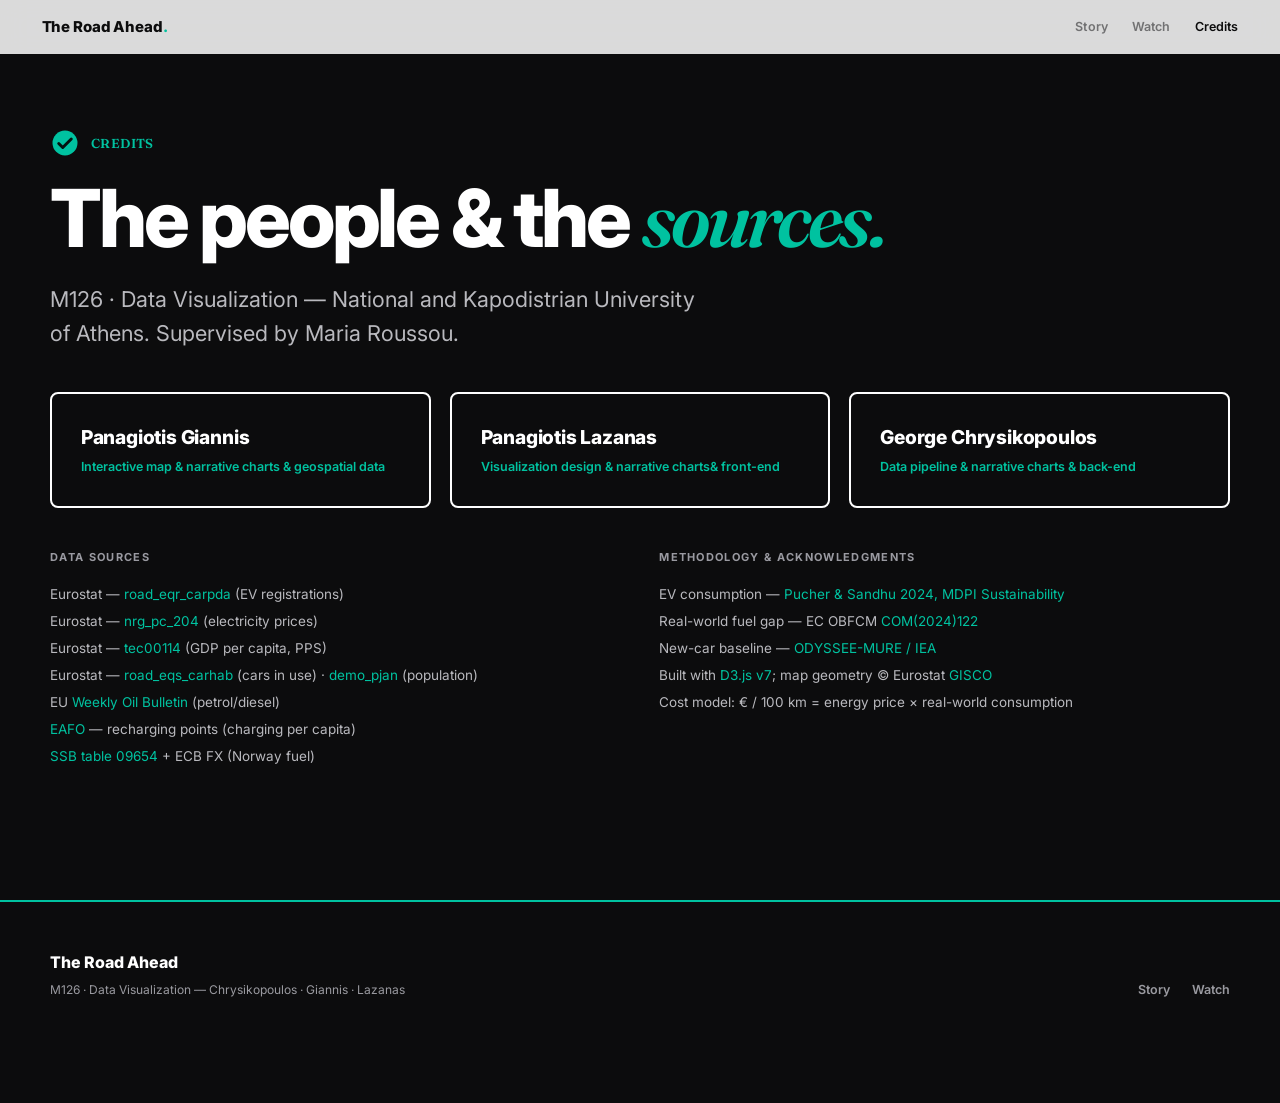
==== credits.html @ 459529ca "Initial deploy - The Road Ahead" ====
<!DOCTYPE html>
<html lang="en">
<head>
<meta charset="UTF-8">
<meta name="viewport" content="width=device-width, initial-scale=1">
<title>Credits — The Road Ahead</title>
<link rel="preconnect" href="https://fonts.googleapis.com">
<link rel="preconnect" href="https://fonts.gstatic.com" crossorigin>
<link href="https://fonts.googleapis.com/css2?family=Inter:wght@300;400;500;600;700;800;900&family=Fraunces:ital,opsz,wght@0,9..144,600;1,9..144,500;1,9..144,600&display=swap" rel="stylesheet">
<link rel="icon" type="image/svg+xml" href="assets/lightning.svg">
<link rel="stylesheet" href="css/styles.css">
<script src="js/main.js" defer></script>
</head>
<body id="page-credits">

<nav class="nav">
  <a class="nav-brand" href="index.html">The Road Ahead<span class="dot">.</span></a>
  <div class="nav-links">
    <a href="index.html">Story</a>
    <a href="video.html">Watch</a>
    <a href="credits.html" class="active">Credits</a>
  </div>
</nav>

<section class="section ink" style="padding-top:8rem;min-height:100vh">
  <div class="wrap">
    <div class="secnum reveal"><svg width="30" height="30" viewBox="0 0 24 24" style="vertical-align:middle" aria-hidden="true"><circle cx="12" cy="12" r="10" fill="var(--accent)"/><path d="M7 12.4l3.2 3.2L17 8.8" fill="none" stroke="#04130f" stroke-width="2.4" stroke-linecap="round" stroke-linejoin="round"/></svg> Credits</div>
    <h1 class="h-sec reveal rd1" style="color:#fff">The people &amp; the <span class="em">sources.</span></h1>
    <p class="lead reveal rd2">M126 · Data Visualization — National and Kapodistrian University of Athens. Supervised by Maria Roussou.</p>

    <div class="team-grid reveal rd3">
      <div class="member">
        <div class="nm">Panagiotis Giannis</div>
        <div class="ro">Interactive map &amp; narrative charts &amp; geospatial data</div>
      </div>
      <div class="member">
        <div class="nm">Panagiotis Lazanas</div>
        <div class="ro">Visualization design &amp; narrative charts&amp; front-end</div>
      </div>
      <div class="member">
        <div class="nm">George Chrysikopoulos</div>
        <div class="ro">Data pipeline &amp; narrative charts &amp; back-end</div>
      </div>
    </div>

    <div class="src-cols reveal">
      <div>
        <h5>Data sources</h5>
        <ul>
          <li>Eurostat — <a href="https://ec.europa.eu/eurostat/databrowser/view/road_eqr_carpda/default/table?lang=en" target="_blank" rel="noopener">road_eqr_carpda</a> (EV registrations)</li>
          <li>Eurostat — <a href="https://ec.europa.eu/eurostat/databrowser/view/nrg_pc_204/default/table?lang=en" target="_blank" rel="noopener">nrg_pc_204</a> (electricity prices)</li>
          <li>Eurostat — <a href="https://ec.europa.eu/eurostat/databrowser/view/tec00114/default/table?lang=en" target="_blank" rel="noopener">tec00114</a> (GDP per capita, PPS)</li>
          <li>Eurostat — <a href="https://ec.europa.eu/eurostat/databrowser/view/road_eqs_carhab/default/table?lang=en" target="_blank" rel="noopener">road_eqs_carhab</a> (cars in use) · <a href="https://ec.europa.eu/eurostat/databrowser/view/demo_pjan/default/table?lang=en" target="_blank" rel="noopener">demo_pjan</a> (population)</li>
          <li>EU <a href="https://energy.ec.europa.eu/data-and-analysis/weekly-oil-bulletin_en" target="_blank" rel="noopener">Weekly Oil Bulletin</a> (petrol/diesel)</li>
          <li><a href="https://alternative-fuels-observatory.ec.europa.eu/transport-mode/road" target="_blank" rel="noopener">EAFO</a> — recharging points (charging per capita)</li>
          <li><a href="https://www.ssb.no/en/statbank/table/09654" target="_blank" rel="noopener">SSB table 09654</a> + ECB FX (Norway fuel)</li>
        </ul>
      </div>
      <div>
        <h5>Methodology &amp; acknowledgments</h5>
        <ul>
          <li>EV consumption — <a href="https://www.mdpi.com/2071-1050/16/17/7529" target="_blank" rel="noopener">Pucher &amp; Sandhu 2024, MDPI Sustainability</a></li>
          <li>Real-world fuel gap — EC OBFCM <a href="https://climate.ec.europa.eu/news-other-reads/news/first-commission-report-real-world-co2-emissions-cars-and-vans-using-data-board-fuel-consumption-2024-03-18_en" target="_blank" rel="noopener">COM(2024)122</a></li>
          <li>New-car baseline — <a href="https://www.iea.org/articles/fuel-economy-in-the-european-union" target="_blank" rel="noopener">ODYSSEE-MURE / IEA</a></li>
          <li>Built with <a href="https://d3js.org/" target="_blank" rel="noopener">D3.js v7</a>; map geometry © Eurostat <a href="https://ec.europa.eu/eurostat/web/gisco" target="_blank" rel="noopener">GISCO</a></li>
          <li>Cost model: € / 100 km = energy price × real-world consumption</li>
        </ul>
      </div>
    </div>
  </div>
</section>

<footer class="footer">
  <div class="footer-in">
    <div><b>The Road Ahead</b><div class="meta">M126 · Data Visualization — Chrysikopoulos · Giannis · Lazanas</div></div>
    <div class="links"><a href="index.html">Story</a><a href="video.html">Watch</a></div>
  </div>
</footer>

</body>
</html>
---- css/styles.css ----
/* =====================================================================
   The Road Ahead — v2  ·  Bold Editorial + Motion
   White/paper + ink, heavy type, section numerals, offset-shadow cards,
   electric-teal accent. Motion: electricity dividers, 0-100 gauge,
   scroll-linked EV charge rail. All gated by prefers-reduced-motion.
   ===================================================================== */

:root{
  --bg:#ffffff; --ink:#0c0c0d; --ink2:#141416; --paper:#f3f1ec; --muted:#6b6b70;
  --accent:#00c2a0; --accent2:#5cffe6; --petrol:#e76f33; --diesel:#caa53a;
  --line-l:rgba(12,12,13,.12); --line-d:rgba(255,255,255,.14);
  --sans:"Inter",-apple-system,system-ui,sans-serif; --serif:"Fraunces",Georgia,serif;
  --maxw:1180px; --ease:cubic-bezier(.16,1,.3,1);
}
*{margin:0;padding:0;box-sizing:border-box}
html{scroll-behavior:smooth;-webkit-font-smoothing:antialiased;text-rendering:optimizeLegibility}
body{font-family:var(--sans);background:var(--bg);color:var(--ink);line-height:1.55;overflow-x:clip}
a{color:inherit;text-decoration:none}
svg{display:block}

/* ── Nav ──────────────────────────────────────────────── */
.nav{position:fixed;top:0;left:0;right:0;z-index:100;display:flex;align-items:center;justify-content:space-between;height:56px;padding:0 clamp(1.2rem,4vw,2.6rem);background:rgba(255,255,255,.85);backdrop-filter:saturate(180%) blur(16px);border-bottom:2px solid var(--ink)}
.nav-brand{font-size:15px;font-weight:800;letter-spacing:-.01em}.nav-brand .dot{color:var(--accent)}
.nav-links{display:flex;gap:clamp(.7rem,2vw,1.5rem)}
.nav-links a{font-size:12.5px;font-weight:600;letter-spacing:.01em;color:var(--ink);opacity:.5;transition:opacity .2s var(--ease);white-space:nowrap}
.nav-links a:hover,.nav-links a.active{opacity:1}
@media(max-width:760px){.nav-links{gap:.7rem}.nav-links a span{display:none}}

/* ── Section scaffolding ──────────────────────────────── */
.section{position:relative;padding:clamp(4.5rem,11vh,8rem) clamp(1.2rem,5vw,2.6rem);scroll-margin-top:64px}
.section.light{background:var(--bg);color:var(--ink)}
.section.paper{background:var(--paper);color:var(--ink)}
.section.ink{background:var(--ink);color:#fff}
.section.ink2{background:var(--ink2);color:#fff}
.wrap{max-width:var(--maxw);margin:0 auto;position:relative;z-index:2}
.wrap-narrow{max-width:820px;margin:0 auto}

/* numerals / kickers */
.secnum{font-family:var(--serif);font-weight:600;font-size:13px;letter-spacing:.03em;text-transform:uppercase;color:var(--accent);display:flex;align-items:center;gap:11px;margin-bottom:1.4rem}
.secnum b{font-size:34px;font-weight:700;line-height:1;color:var(--ink)}
.ink .secnum b,.ink2 .secnum b{color:#fff}

/* headings */
.display{font-weight:800;letter-spacing:-.045em;line-height:.9;font-size:clamp(3rem,11vw,9rem)}
.display .em{font-family:var(--serif);font-weight:600;font-style:italic;letter-spacing:-.02em}
.h-sec{font-weight:800;letter-spacing:-.04em;line-height:.96;font-size:clamp(2.4rem,7vw,5rem)}
.h-sec .em{font-family:var(--serif);font-style:italic;font-weight:600;color:var(--accent)}
.lead{font-size:clamp(1.1rem,1.7vw,1.4rem);font-weight:400;color:var(--muted);max-width:660px;margin-top:1.6rem}
.ink .lead,.ink2 .lead{color:#b9b9be}
.accent-text{color:var(--accent)}

/* ── Hero ─────────────────────────────────────────────── */
.hero{position:relative;min-height:100vh;display:flex;flex-direction:column;justify-content:center;padding-top:56px;background:var(--bg)}
.hero .lead{max-width:none}
.hero-band{display:flex;flex-wrap:wrap;justify-content:center;gap:clamp(2rem,8vw,6rem);margin-top:1.6rem}
.hbig{min-width:160px;padding:1.2rem 0;text-align:center}

.hbig .num{font-weight:900;font-size:clamp(3.5rem,9vw,6.5rem);letter-spacing:-.04em;line-height:.85}
.hbig.hi .num{color:var(--accent)} .hbig.lo .num{color:var(--petrol)}
.hbig .cap{font-size:13px;font-weight:600;color:var(--muted);margin-top:.8rem;text-transform:uppercase;letter-spacing:.03em}
.cue{display:flex;flex-direction:column;align-items:center;text-align:center;gap:1rem;margin:2.4rem auto 0;transition:opacity .4s var(--ease);color:var(--muted);text-decoration:none}
.cue:hover{color:var(--ink)}
.cue-text{font-size:16px;font-weight:600;letter-spacing:.26em;text-transform:uppercase}
.cue-mouse{width:27px;height:44px;border:2px solid var(--accent);border-radius:14px;position:relative;box-shadow:0 0 18px rgba(0,194,160,.25)}
.cue-wheel{position:absolute;left:50%;top:8px;width:4px;height:9px;border-radius:2px;background:var(--accent);transform:translateX(-50%);animation:cuewheel 1.7s cubic-bezier(.16,1,.3,1) infinite}
@keyframes cuewheel{0%{opacity:0;transform:translate(-50%,-2px)}35%{opacity:1}75%{opacity:1;transform:translate(-50%,15px)}100%{opacity:0;transform:translate(-50%,17px)}}

/* ── Split layout ─────────────────────────────────────── */
.split{display:grid;grid-template-columns:1.3fr 1fr;gap:clamp(2rem,5vw,4rem);align-items:center;margin-top:3rem}
.split.rev{grid-template-columns:1fr 1.3fr}
@media(max-width:880px){.split,.split.rev{grid-template-columns:1fr}}

/* ── Cards (hard-edged, offset shadow) ────────────────── */
.card{background:#fff;border:2px solid var(--ink);border-radius:8px;padding:clamp(1.4rem,3vw,2rem);box-shadow:8px 8px 0 var(--ink)}
.ink .card,.ink2 .card{background:#1a1a1d;border-color:#fff;box-shadow:8px 8px 0 var(--accent)}
.card-title{font-size:11px;font-weight:700;letter-spacing:.1em;text-transform:uppercase;color:var(--muted);margin-bottom:1.3rem}
.viz-hint{font-size:11.5px;font-style:italic;color:var(--muted);margin-top:.8rem}
.source-note{font-size:11px;color:#9a9aa1;margin-top:1rem}
.ink .source-note,.ink2 .source-note{color:#7a7a82}
.source-note a,.vs-src a{color:var(--accent);text-decoration:none;border-bottom:1px solid transparent;transition:border-color .15s}
.source-note a:hover,.vs-src a:hover{border-bottom-color:var(--accent)}
.side-statement{font-family:var(--serif);font-weight:600;font-size:clamp(1.6rem,3vw,2.4rem);letter-spacing:-.02em;line-height:1.1}
.side-body{font-size:15px;color:var(--muted);margin-top:1.1rem;line-height:1.7}
.ink .side-body,.ink2 .side-body{color:#b9b9be}

/* data-driven callouts */
.callout{border:2px solid var(--ink);border-left:6px solid var(--accent);border-radius:6px;padding:13px 16px;margin-top:14px}
.ink .callout,.ink2 .callout{border-color:#fff;border-left-color:var(--accent)}
.callout.warm{border-left-color:var(--petrol)}
.callout .k{font-size:11px;font-weight:600;color:var(--muted);text-transform:uppercase;letter-spacing:.03em}
.ink .callout .k,.ink2 .callout .k{color:#9a9aa1}
.callout .v{font-weight:800;font-size:1.5rem;letter-spacing:-.02em;margin-top:3px}

/* ── Cost bars ────────────────────────────────────────── */
.bar-legend{display:flex;gap:1.6rem;margin-bottom:1.6rem;flex-wrap:wrap}
.bl{display:flex;align-items:center;gap:8px;font-size:12px;font-weight:600;color:var(--muted)}
.bl .sw{width:12px;height:12px;border-radius:3px}
.bar-row{display:flex;align-items:center;gap:14px;margin-bottom:13px;transition:transform .18s var(--ease)}
.bar-row:hover{transform:scale(1.02);transform-origin:left center}
.bar-name{width:86px;text-align:right;font-size:12px;font-weight:700;color:var(--ink);flex-shrink:0}
.ink .bar-name,.ink2 .bar-name{color:#fff}
.bar-group{flex:1;display:flex;flex-direction:column;gap:5px}
.bar-line{position:relative;height:12px}
.bar-fill{position:absolute;left:0;top:0;height:100%;width:0;border-radius:3px;transition:width 1s var(--ease)}
.bar-num{position:absolute;top:50%;transform:translateY(-50%);font-size:11px;font-weight:700;white-space:nowrap;font-variant-numeric:tabular-nums}
.bar-ev{background:linear-gradient(90deg,#00c2a0,#3df0cf)}
.bar-diesel{background:linear-gradient(90deg,#c89e2a,#f4cf4a)}
.bar-petrol{background:linear-gradient(90deg,#e3652a,#ff8a4d)}
.cost-extremes{display:flex;flex-direction:column;justify-content:center;gap:.2rem;height:100%}
.cost-extremes .cf-cap{margin-top:.25rem;margin-bottom:1.1rem}

/* cost moment numbers */
.cost-fig{font-weight:900;font-size:clamp(2rem,5vw,3.2rem);letter-spacing:-.04em;line-height:.95}

/* ── Glued scatter (#decides): title on top, text-left / plot-right ──
   TUNE: .glue-stage padding-top = distance below nav (title height on screen)
         .glue-body  margin-top  = gap between title block and the plot row
         .glue-body  grid cols   = text width vs plot width
         .glue-chart svg max-height = plot size */
.glue-scroller{position:relative;height:520vh}              /* scroll length: ~1 viewport per step (5 steps) */
.glue-stage{position:sticky;top:56px;height:calc(100vh - 56px);overflow:hidden}
.glue-stage > .wrap{padding-top:clamp(1.5rem,5vh,3.5rem)}   /* title sits near the top */
/* title block — full width, top of everything, big letters */
.glue-h{font-weight:800;letter-spacing:-.03em;line-height:1;font-size:clamp(2.2rem,5.5vw,4.2rem);margin-top:.5rem}
.glue-h .em{font-family:var(--serif);font-style:italic;font-weight:600}
.glue-lead{font-size:clamp(1rem,1.4vw,1.18rem);color:#b9b9be;line-height:1.6;margin-top:1.1rem;max-width:640px}
/* body row — step text (left, centered to plot) + plot (right) */
.glue-body{display:grid;grid-template-columns:1fr 1.3fr;gap:clamp(2rem,5vw,4rem);align-items:center;margin-top:clamp(.8rem,2vh,1.6rem)}
.glue-context{position:relative;min-height:200px}
.glue-step{position:absolute;left:0;right:0;top:0;opacity:0;transform:translateY(12px);transition:opacity .5s var(--ease),transform .5s var(--ease);pointer-events:none}
.glue-step.active{opacity:1;transform:none;pointer-events:auto}
.step-chip{display:inline-block;font-size:12px;font-weight:700;letter-spacing:.02em;padding:5px 13px;border-radius:30px;border:1.6px solid currentColor;color:#9a9aa1;margin-bottom:.8rem}
.step-h{font-weight:800;font-size:clamp(1.2rem,2vw,1.62rem);letter-spacing:-.02em;line-height:1.1}
.step-p{font-size:14.5px;color:#b9b9be;margin-top:.7rem;line-height:1.65}
.glue-chart{width:100%}
.glue-chart svg{max-height:50vh;display:block}
/* plot title — centered, accent, bigger (sits inside the plot card) */
.glue-chart .card-title{text-align:center;color:var(--accent);font-size:clamp(15px,1.6vw,19px);letter-spacing:.04em;text-transform:none;font-weight:700;margin-bottom:.5rem}
/* shared centered accent chart title (Act 2 / 4 / 6 consistency) */
.chart-title{text-align:center;color:var(--accent);font-size:clamp(15px,1.6vw,19px);letter-spacing:.04em;text-transform:none;font-weight:700;margin-bottom:.6rem}
/* petrol/diesel switch (shown only on the running-cost-gap step) */
.fossil-toggle{display:flex;justify-content:center;gap:6px;margin-bottom:.6rem}
.fossil-toggle[hidden]{display:none}
.ft-btn{padding:4px 12px;border-radius:30px;border:1.5px solid #444;background:transparent;color:#b9b9be;font-family:var(--sans);font-size:11.5px;font-weight:600;cursor:pointer;transition:all .2s var(--ease)}
.ft-btn:hover{border-color:var(--accent);color:var(--accent)}
.ft-btn.active{background:var(--accent);border-color:var(--accent);color:#04130f}
@media(max-width:880px){
  .glue-scroller{height:430vh}
  .glue-body{grid-template-columns:1fr;gap:1rem}
  .glue-context{min-height:140px}
  .glue-chart svg{max-height:42vh}
}
/* SHORT viewports (13" laptops): shrink title + plot so nothing is cut off */
@media(max-height:860px){
  .glue-stage>.wrap{padding-top:1rem}
  .glue-h{font-size:clamp(1.8rem,4vw,2.7rem)}
  .glue-lead{font-size:.96rem;margin-top:.8rem}
  .glue-chart svg{max-height:44vh}
}
@media(max-height:720px){
  .glue-lead{display:none}
  .glue-h{font-size:clamp(1.6rem,3.6vw,2.3rem);margin-top:.3rem}
  .glue-context{min-height:130px}
  .glue-chart svg{max-height:46vh}
}

/* ── Acceleration: sparkline small-multiples ──────────── */
.spark-grid{display:grid;grid-template-columns:repeat(auto-fill,minmax(112px,1fr));gap:10px}
.spark-card{border:1.5px solid var(--line-l);border-radius:8px;padding:8px 9px;background:#fff;transition:transform .15s var(--ease),box-shadow .15s var(--ease)}
.spark-card:hover{transform:translateY(-2px);box-shadow:4px 4px 0 var(--ink)}
.spark-card .sc-top{display:flex;justify-content:space-between;align-items:baseline;margin-bottom:2px}
.spark-card .sc-code{font-weight:800;font-size:12px;letter-spacing:.02em}
.spark-card .sc-val{font-weight:700;font-size:12px;font-variant-numeric:tabular-nums}
.spark-card svg{width:100%;height:34px;display:block}
@media(max-width:880px){ .spark-grid{grid-template-columns:repeat(auto-fill,minmax(94px,1fr))} }

/* ── Picker (payoff) ──────────────────────────────────── */
.picker-card{max-width:880px;margin:3rem auto 0;background:#1a1a1d;border:2px solid #fff;border-radius:10px;box-shadow:10px 10px 0 var(--accent);padding:clamp(1.6rem,4vw,2.6rem)}
.picker-grid{display:flex;flex-wrap:wrap;gap:8px;margin:1.8rem 0}
.pbtn{padding:8px 16px;border-radius:30px;border:1.5px solid #555;background:transparent;color:#fff;font-family:var(--sans);font-size:12.5px;font-weight:600;cursor:pointer;transition:all .2s var(--ease)}
.pbtn:hover{border-color:var(--accent);color:var(--accent)}
.pbtn.active{background:var(--accent);border-color:var(--accent);color:#04130f}
.result{border-top:2px solid #333;padding-top:1.8rem;margin-top:.4rem;display:none}
.result.show{display:block;animation:fade .5s var(--ease)}
@keyframes fade{from{opacity:0;transform:translateY(10px)}to{opacity:1;transform:none}}
.result .rc{font-size:11px;font-weight:600;text-transform:uppercase;letter-spacing:.1em;color:#9a9aa1;margin-bottom:1.2rem}
.rnums{display:flex;gap:clamp(1.4rem,4vw,3rem);align-items:baseline;flex-wrap:wrap}
.rnums-2{margin-top:1.2rem;padding-top:1.2rem;border-top:1px solid var(--line-d)}
.rnum .big{font-weight:900;font-size:clamp(2.2rem,5vw,3.4rem);letter-spacing:-.04em;line-height:1}
.rnum .big.ev{color:var(--accent)} .rnum .big.petrol{color:var(--petrol)} .rnum .big.save{color:#2fd36b}
.rnum .lbl{font-size:10.5px;font-weight:600;text-transform:uppercase;letter-spacing:.08em;color:#9a9aa1;margin-top:6px}
.rvs{font-family:var(--serif);font-style:italic;font-size:1.5rem;color:#55555c}
.rverdict{font-size:14.5px;line-height:1.7;color:#eaeaec;margin-top:1.4rem}
.rverdict b{color:var(--accent);font-weight:700}
.ctrend{margin-top:1.8rem;padding-top:1.4rem;border-top:2px solid #333}
.ctrend h4{font-size:11px;font-weight:700;letter-spacing:.1em;text-transform:uppercase;color:#9a9aa1;margin-bottom:.9rem}

/* ── Tooltip ──────────────────────────────────────────── */
.tip{position:fixed;z-index:300;pointer-events:none;opacity:0;transform:translateY(4px);transition:opacity .14s,transform .14s;min-width:130px;background:var(--ink);color:#fff;border:1.5px solid #333;border-radius:8px;padding:10px 12px;box-shadow:0 16px 40px rgba(0,0,0,.4);font-family:var(--sans)}
.tip.show{opacity:1;transform:none}
.tip.light{background:#fff;color:var(--ink);border-color:var(--ink);box-shadow:8px 8px 0 rgba(12,12,13,.12)}
.tip .t-name{font-weight:800;font-size:13.5px}
.tip .t-row{display:flex;justify-content:space-between;gap:16px;font-size:12px;margin-top:5px}
.tip .t-row .k{color:#9a9aa1}.tip.light .t-row .k{color:var(--muted)}
.tip .t-row .v{color:var(--accent);font-variant-numeric:tabular-nums;font-weight:700}

/* ════════ MOTION 1 : electricity power dividers ════════ */
.power-divider{position:relative;height:2px;max-width:var(--maxw);margin:0 auto;background:linear-gradient(90deg,transparent,rgba(0,194,160,.45),transparent);overflow:hidden}
.power-divider::after{content:"";position:absolute;top:50%;left:-150px;width:150px;height:2px;transform:translateY(-50%);background:linear-gradient(90deg,transparent,var(--accent2),transparent);box-shadow:0 0 14px 1px var(--accent);animation:flow 3.4s linear infinite}
.power-divider.slow::after{animation-duration:5s}
@keyframes flow{from{left:-150px}to{left:100%}}

/* ════════ MOTION 2 : speedometer ══════════════════════ */
.gauge-wrap{text-align:center}
.gauge-num{font-weight:900;font-size:clamp(3.4rem,9vw,5.5rem);letter-spacing:-.04em;line-height:1;color:var(--accent)}
.gauge-unit{font-size:13px;font-weight:600;letter-spacing:.18em;text-transform:uppercase;color:#9a9aa1;margin-top:.3rem}
.gauge-fact{font-family:var(--serif);font-style:italic;font-weight:600;font-size:clamp(1.5rem,2.6vw,2rem);color:var(--accent);margin-top:1.1rem;line-height:1}
.gauge-sub{font-size:13px;font-weight:600;letter-spacing:.06em;color:#9a9aa1;margin-top:.4rem}

/* ════════ MOTION 3 : scroll-linked EV charge rail ═════ */
.road{position:fixed;left:0;right:0;bottom:0;height:56px;z-index:90;pointer-events:none}
.road .surface{position:absolute;left:0;right:0;bottom:16px;height:2px;background:rgba(12,12,13,.18)}
.road .charge{position:absolute;left:0;bottom:16px;height:2px;width:0;background:linear-gradient(90deg,var(--accent),var(--accent2));box-shadow:0 0 12px 1px var(--accent)}
.road .car{position:absolute;bottom:11px;left:0;width:120px;height:auto;transform:translateX(-50%) scaleX(-1);filter:drop-shadow(0 0 8px rgba(0,194,160,.5))}
@keyframes trailpulse{0%,100%{opacity:.25}50%{opacity:.7}}

/* ── Video page ───────────────────────────────────────── */
.video-frame{position:relative;width:100%;padding-top:56.25%;margin-top:2.6rem;border:2px solid #fff;border-radius:10px;overflow:hidden;background:#1a1a1d;box-shadow:10px 10px 0 var(--accent)}
.video-frame iframe{position:absolute;inset:0;width:100%;height:100%;border:0}
.video-ph{position:absolute;inset:0;display:flex;flex-direction:column;align-items:center;justify-content:center;gap:.9rem;color:#9a9aa1;text-align:center;padding:2rem}
.video-ph .play{width:72px;height:72px;border-radius:50%;border:2px solid var(--accent);display:flex;align-items:center;justify-content:center}
.video-ph .play svg{width:24px;height:24px;fill:var(--accent);margin-left:5px}
.video-ph code{color:var(--accent);font-size:12px}

/* ── Credits page ─────────────────────────────────────── */
.team-grid{display:grid;grid-template-columns:repeat(3,1fr);gap:1.2rem;margin:2.6rem 0}
.member{border:2px solid #fff;border-radius:8px;padding:1.8rem;transition:transform .2s var(--ease),box-shadow .2s var(--ease)}
.member:hover{transform:translate(-3px,-3px);box-shadow:6px 6px 0 var(--accent)}
.member .nm{font-weight:800;font-size:1.2rem;letter-spacing:-.01em}
.member .ro{color:var(--accent);font-size:12.5px;font-weight:600;margin-top:5px}
.member .am{color:#9a9aa1;font-size:12px;margin-top:10px;font-variant-numeric:tabular-nums}
.src-cols{display:grid;grid-template-columns:1fr 1fr;gap:2.4rem;margin-top:1rem}
.src-cols h5{font-size:11px;font-weight:700;letter-spacing:.12em;text-transform:uppercase;color:#9a9aa1;margin-bottom:.9rem}
.src-cols ul{list-style:none;font-size:13.5px;color:#b9b9be;line-height:2}
.src-cols ul a{color:var(--accent)} .src-cols ul a:hover{text-decoration:underline}
@media(max-width:760px){.team-grid{grid-template-columns:1fr}.src-cols{grid-template-columns:1fr}}

/* ── Footer ───────────────────────────────────────────── */
.footer{background:var(--ink);color:#9a9aa0;padding:3rem clamp(1.2rem,5vw,2.6rem) calc(3rem + 56px);border-top:2px solid var(--accent)}
.footer-in{max-width:var(--maxw);margin:0 auto;display:flex;justify-content:space-between;gap:1.5rem;flex-wrap:wrap;align-items:flex-end}
.footer b{font-weight:800;font-size:16px;color:#fff}
.footer .meta{font-size:12px;color:#9a9aa0;margin-top:6px}
.footer .links{font-size:12.5px;font-weight:600;display:flex;gap:1.4rem}
.footer .links a:hover{color:var(--accent)}

/* ── Reveal on scroll ─────────────────────────────────── */
.reveal{opacity:0;transform:translateY(28px);transition:opacity .8s var(--ease),transform .8s var(--ease)}
.reveal.vis{opacity:1;transform:none}
.rd1{transition-delay:.08s}.rd2{transition-delay:.16s}.rd3{transition-delay:.24s}
:focus-visible{outline:3px solid var(--accent);outline-offset:3px;border-radius:4px}

@media (prefers-reduced-motion: reduce){
  html{scroll-behavior:auto}
  .power-divider::after,.road .car .trail,.cue-wheel{animation:none}
  .power-divider::after{display:none}
  .reveal{opacity:1!important;transform:none!important}
  .bar-fill{transition:none}
}

/* =====================================================================
   MERGED COMPONENTS — dark "console" shell shared by the choropleth map
   and the energy-price explorer. All component CSS below is SCOPED under
   #map-app / #energy-app so its generic selectors (select, .controls,
   .sidebar, .stat-box, .tag, .range-btn …) never leak into the site.
   ===================================================================== */
.viz-shell{background:#0f1216;border:2px solid var(--ink);border-radius:10px;box-shadow:8px 8px 0 var(--accent);overflow:hidden;margin-top:3rem}
.viz-shell .vs-bar{display:flex;align-items:center;justify-content:space-between;gap:1rem;flex-wrap:wrap;padding:.7rem 1.1rem;background:#13161e;border-bottom:1px solid #252a38}
.viz-shell .vs-bar .vs-title{font-family:var(--serif);font-style:italic;font-weight:600;font-size:1rem;color:#fff}
.viz-shell .vs-bar .vs-src{font-size:11px;color:#7a8290;text-align:right;line-height:1.5}
/* ── Map: wide, sticky scroll-reveal (intro → pinned map) ── */
.wrap-wide{max-width:min(1500px,95vw);margin:0 auto}
.map-intro{transition:opacity .25s linear}
.map-scroller{position:relative;height:225vh}
.prices-scroller{height:150vh}
.map-stage{position:sticky;top:64px}
@media(max-width:900px){ .map-scroller{height:auto} .map-stage{position:static;top:0} }
/* only the very shortest windows fall back to non-sticky (map fits otherwise) */
@media(max-height:640px){ .map-scroller{height:auto} .map-stage{position:static;top:0} }
/* The energy dashboard is a dense control panel — pinning it starves/clips the chart on
   laptops, so it stays in normal flow (just wider via .wrap-wide). The MAP still pins. */
.prices-scroller{height:auto}
.prices-scroller .map-stage{position:static;top:0}

/* ════════ Choropleth map (scoped #map-app) ════════════════════════ */
#map-app{
  --bg:#0f1216; --panel:#13161e; --panel2:#1c2128; --border:#2b3440;
  --text:#e6edf3; --muted:#8b949e; --accent:#00c2a0; --accent2:#5cffe6;
  --low:#0e3a44; --high:#00c2a0; --nodata:#21262d;
  display:flex;flex-direction:column;height:min(82vh,800px);background:var(--bg);color:var(--text);font-family:var(--sans)}
#map-app .controls{display:flex;gap:20px;padding:11px 18px;border-bottom:1px solid var(--border);background:var(--panel);flex-shrink:0;align-items:center;flex-wrap:wrap}
#map-app .control-group{display:flex;flex-direction:column;gap:4px}
#map-app .control-group>label{font-size:.6rem;text-transform:uppercase;letter-spacing:.09em;color:var(--muted);font-weight:600}
#map-app select{background:var(--bg);color:var(--text);border:1px solid var(--border);border-radius:5px;padding:5px 10px;font-family:var(--sans);font-size:.78rem;cursor:pointer;outline:none;min-width:220px}
#map-app select:focus{border-color:var(--accent)}
#map-app .year-row{display:flex;align-items:center;gap:9px}
#map-app #play-btn{width:28px;height:28px;border-radius:50%;border:1px solid var(--border);background:var(--panel2);color:var(--accent);cursor:pointer;display:flex;align-items:center;justify-content:center;flex-shrink:0;padding:0;transition:background .15s,border-color .15s}
#map-app #play-btn:hover{background:var(--border);border-color:var(--accent)}
#map-app #play-btn svg{width:12px;height:12px;fill:currentColor;display:block}
#map-app input[type=range]{-webkit-appearance:none;appearance:none;width:200px;height:4px;border-radius:2px;background:var(--border);outline:none;cursor:pointer}
#map-app input[type=range]::-webkit-slider-thumb{-webkit-appearance:none;appearance:none;width:13px;height:13px;border-radius:50%;background:var(--accent);cursor:pointer}
#map-app input[type=range]::-moz-range-thumb{width:13px;height:13px;border:none;border-radius:50%;background:var(--accent);cursor:pointer}
#map-app #year-display{font-size:.9rem;font-weight:700;color:var(--accent);min-width:38px}
#map-app .toggle-wrap{display:flex;align-items:center;gap:7px;margin-left:6px;cursor:pointer;user-select:none}
#map-app .toggle-label{font-size:.63rem;color:var(--muted);text-transform:uppercase;letter-spacing:.07em;cursor:pointer}
#map-app .toggle{position:relative;width:34px;height:18px;flex-shrink:0}
#map-app .toggle input{opacity:0;width:0;height:0;position:absolute}
#map-app .toggle-track{position:absolute;inset:0;background:var(--border);border-radius:9px;transition:background .2s}
#map-app .toggle input:checked+.toggle-track{background:var(--accent)}
#map-app .toggle input:disabled+.toggle-track{opacity:.4}
#map-app .toggle-thumb{position:absolute;top:2px;left:2px;width:14px;height:14px;background:#fff;border-radius:50%;transition:transform .2s;pointer-events:none}
#map-app .toggle input:checked~.toggle-thumb{transform:translateX(16px)}
#map-app .map-main{display:flex;flex:1;overflow:hidden}
#map-app #map-wrap{flex:1;position:relative;overflow:hidden;background:var(--bg)}
#map-app #map-svg{width:100%;height:100%}
#map-app .country-path{stroke:#1e252e;stroke-width:.5px;cursor:pointer;transition:stroke .12s,stroke-width .12s,fill .45s ease}
#map-app .country-path:hover{stroke:var(--accent);stroke-width:1.8px}
#map-app .country-path.selected{stroke:#fff;stroke-width:2px}
#map-app .map-sidebar{width:300px;background:var(--panel);border-left:1px solid var(--border);display:flex;flex-direction:column;flex-shrink:0;overflow:hidden}
#map-app .sidebar-top{padding:13px 16px 11px;border-bottom:1px solid var(--border);flex-shrink:0}
#map-app .sidebar-top h2{font-family:var(--serif);font-style:italic;font-size:.8rem;font-weight:600;color:var(--muted);letter-spacing:.02em;margin-bottom:6px}
#map-app .legend-bar{height:9px;border-radius:3px;background:linear-gradient(to right,var(--low),var(--high));margin:4px 0}
#map-app .legend-labels{display:flex;justify-content:space-between;font-size:.61rem;color:var(--muted)}
#map-app .no-data-row{display:flex;align-items:center;gap:7px;margin-top:7px}
#map-app .no-data-swatch{width:11px;height:11px;background:var(--nodata);border-radius:2px;border:1px solid var(--border);flex-shrink:0}
#map-app .no-data-label{font-size:.64rem;color:var(--muted)}
#map-app .info-panel{flex:1;overflow-y:auto;padding:13px 15px;display:flex;flex-direction:column;gap:12px}
#map-app .info-panel::-webkit-scrollbar{width:3px}
#map-app .info-panel::-webkit-scrollbar-thumb{background:var(--border);border-radius:2px}
#map-app .placeholder-msg{font-size:.72rem;color:var(--muted);line-height:1.8;padding-top:2px}
#map-app .country-name{font-family:var(--serif);font-size:1.2rem;color:var(--text);line-height:1.1}
#map-app .country-sub{font-size:.61rem;color:var(--muted);letter-spacing:.06em;text-transform:uppercase;margin-top:2px}
#map-app .stat-grid{display:grid;grid-template-columns:1fr 1fr;gap:6px}
#map-app .stat-box{background:var(--panel2);border:1px solid var(--border);border-radius:5px;padding:8px 9px 7px}
#map-app .stat-box.full{grid-column:1/-1}
#map-app .stat-box.highlight{border-color:var(--accent)}
#map-app .stat-val{font-size:.95rem;font-weight:700;color:var(--accent);line-height:1.15}
#map-app .stat-val.blue{color:var(--accent2)} #map-app .stat-val.green{color:#3fb950} #map-app .stat-val.red{color:#f85149} #map-app .stat-val.muted{color:var(--muted)}
#map-app .stat-label{font-size:.57rem;color:var(--muted);letter-spacing:.02em;margin-top:3px;line-height:1.3}
#map-app .section-title{font-size:.6rem;text-transform:uppercase;letter-spacing:.08em;color:var(--muted);margin-bottom:2px}
#map-app .share-bar-wrap{height:6px;background:var(--border);border-radius:3px;overflow:hidden;margin:4px 0 3px}
#map-app .share-bar-fill{height:100%;background:linear-gradient(to right,var(--low),var(--accent));border-radius:3px;transition:width .35s ease}
#map-app .share-text{font-size:.68rem;color:var(--muted)}
#map-app .chart-section{display:flex;flex-direction:column;gap:4px}
#map-app #ts-chart{width:100%;display:block}
#map-app .divider{grid-column:1/-1;height:1px;background:var(--border)}
@media(max-width:760px){
  #map-app{height:auto}
  #map-app .map-main{flex-direction:column}
  #map-app #map-wrap{height:360px}
  #map-app .map-sidebar{width:auto;border-left:none;border-top:1px solid var(--border);max-height:380px}
}

/* ════════ Energy-price explorer (scoped #energy-app) ══════════════ */
#energy-app{
  --bg:#0f1216; --surface:#13161e; --surface2:#1a1e2a; --border:#252a38;
  --petrol:#4fc3f7; --diesel:#ff8a65; --elec:#a78bfa;   /* plot line colours — kept as-is */
  --text:#e6edf3; --muted:#8b949e; --accent:#00c2a0;
  background:var(--bg);color:var(--text);font-family:var(--sans)}
#energy-app .stats-row{display:grid;grid-template-columns:repeat(3,1fr);gap:1px;background:var(--border);border-bottom:1px solid var(--border)}
#energy-app .stat-card{background:var(--surface);padding:1rem 1.5rem;display:flex;flex-direction:column;gap:.2rem}
#energy-app .stat-label{font-size:.7rem;text-transform:uppercase;letter-spacing:.1em;color:var(--muted);font-weight:600}
#energy-app .stat-value{font-family:var(--serif);font-size:1.4rem;font-weight:700;color:#fff}
#energy-app .stat-change{font-size:.72rem;color:var(--muted)}
#energy-app .stat-change.up{color:#f87171} #energy-app .stat-change.down{color:#34d399}
#energy-app .picker-bar{display:grid;grid-template-columns:1fr 1fr;gap:1.5rem;padding:1.25rem 1.5rem;border-bottom:1px solid var(--border)}
#energy-app .picker-col label{font-size:.7rem;text-transform:uppercase;letter-spacing:.08em;color:var(--muted);font-weight:600;display:block;margin-bottom:.5rem}
/* country list floats as a dropdown under the always-visible search bar */
#energy-app .search-wrap .country-list-wrap{position:absolute;top:calc(100% + 6px);left:0;right:0;z-index:40;max-height:260px;box-shadow:0 18px 44px rgba(0,0,0,.55);display:none}
#energy-app .search-wrap.open .country-list-wrap{display:block}
#energy-app .search-wrap{position:relative;margin-bottom:.6rem}
#energy-app .search-icon{position:absolute;left:.7rem;top:50%;transform:translateY(-50%);font-size:.8rem;opacity:.5}
#energy-app #countrySearch{width:100%;background:var(--surface2);border:1px solid var(--border);border-radius:8px;padding:.55rem .75rem .55rem 2rem;color:var(--text);font-family:inherit;font-size:.85rem;outline:none}
#energy-app #countrySearch:focus{border-color:var(--accent)}
#energy-app .country-list-wrap{max-height:170px;overflow-y:auto;border:1px solid var(--border);border-radius:8px;background:var(--surface2)}
#energy-app .country-list-wrap::-webkit-scrollbar{width:6px} #energy-app .country-list-wrap::-webkit-scrollbar-thumb{background:var(--border);border-radius:3px}
#energy-app .country-item{display:flex;align-items:center;gap:.6rem;padding:.5rem .85rem;cursor:pointer;font-size:.85rem;border-bottom:1px solid rgba(37,42,56,.5);transition:background .12s}
#energy-app .country-item:hover{background:rgba(0,194,160,.08)}
#energy-app .country-item.selected{background:rgba(0,194,160,.05)}
#energy-app .country-item .swatch{width:12px;height:12px;border-radius:3px;flex-shrink:0}
#energy-app .country-item .check{margin-left:auto;color:var(--accent);font-weight:700}
#energy-app .tags-wrap{display:flex;flex-wrap:wrap;gap:.5rem;min-height:2rem;margin-bottom:.5rem}
#energy-app .tag{display:inline-flex;align-items:center;gap:.45rem;padding:.3rem .7rem;border-radius:999px;font-size:.8rem;border:1px solid}
#energy-app .tag-x{cursor:pointer;opacity:.7;font-size:.7rem} #energy-app .tag-x:hover{opacity:1}
#energy-app .btn-clear-all,#energy-app .btn-select-all{background:var(--surface2);border:1px solid var(--border);color:var(--muted);border-radius:6px;padding:.35rem .7rem;font-size:.7rem;cursor:pointer;font-family:inherit;transition:all .12s}
#energy-app .btn-clear-all:hover,#energy-app .btn-select-all:hover{border-color:var(--accent);color:var(--text)}
#energy-app .view-toggle{display:inline-flex;border:1px solid var(--border);border-radius:6px;overflow:hidden}
#energy-app .view-btn{background:var(--surface2);border:none;color:var(--muted);padding:.35rem .7rem;font-size:.7rem;cursor:pointer;font-family:inherit}
#energy-app .view-btn.active{background:var(--accent);color:#04130f;font-weight:600}
#energy-app .charts-grid{padding:1.5rem}
#energy-app .chart-panel{background:var(--surface);border:1px solid var(--border);border-radius:12px;padding:1.25rem 1.5rem 1rem}
#energy-app .chart-header{display:flex;align-items:flex-start;justify-content:space-between;gap:1rem;flex-wrap:wrap;margin-bottom:.75rem}
#energy-app .chart-title{font-family:var(--serif);font-size:1.1rem;font-weight:600;color:var(--accent)}
#energy-app .chart-subtitle{font-size:.75rem;color:var(--muted);margin-top:.2rem}
#energy-app .zoom-hint{font-size:.66rem;color:var(--muted);opacity:.6;margin-top:.15rem}
#energy-app .range-btns{display:inline-flex;gap:.25rem}
#energy-app .range-btn{background:var(--surface2);border:1px solid var(--border);color:var(--muted);padding:.3rem .6rem;font-size:.72rem;cursor:pointer;border-radius:6px;font-family:inherit}
#energy-app .range-btn.active{background:var(--accent);color:#04130f;font-weight:600;border-color:var(--accent)}
#energy-app .btn-reset-zoom{background:var(--surface2);border:1px solid var(--border);color:var(--muted);padding:.3rem .6rem;font-size:.72rem;cursor:pointer;border-radius:6px;font-family:inherit;opacity:0;pointer-events:none;transition:opacity .15s}
#energy-app .btn-reset-zoom.visible{opacity:1;pointer-events:auto}
#energy-app .chart-wrap{position:relative;height:clamp(340px,46vh,500px)}
@media(max-width:760px){
  #energy-app .stats-row{grid-template-columns:1fr}
  #energy-app .picker-bar{grid-template-columns:1fr}
}
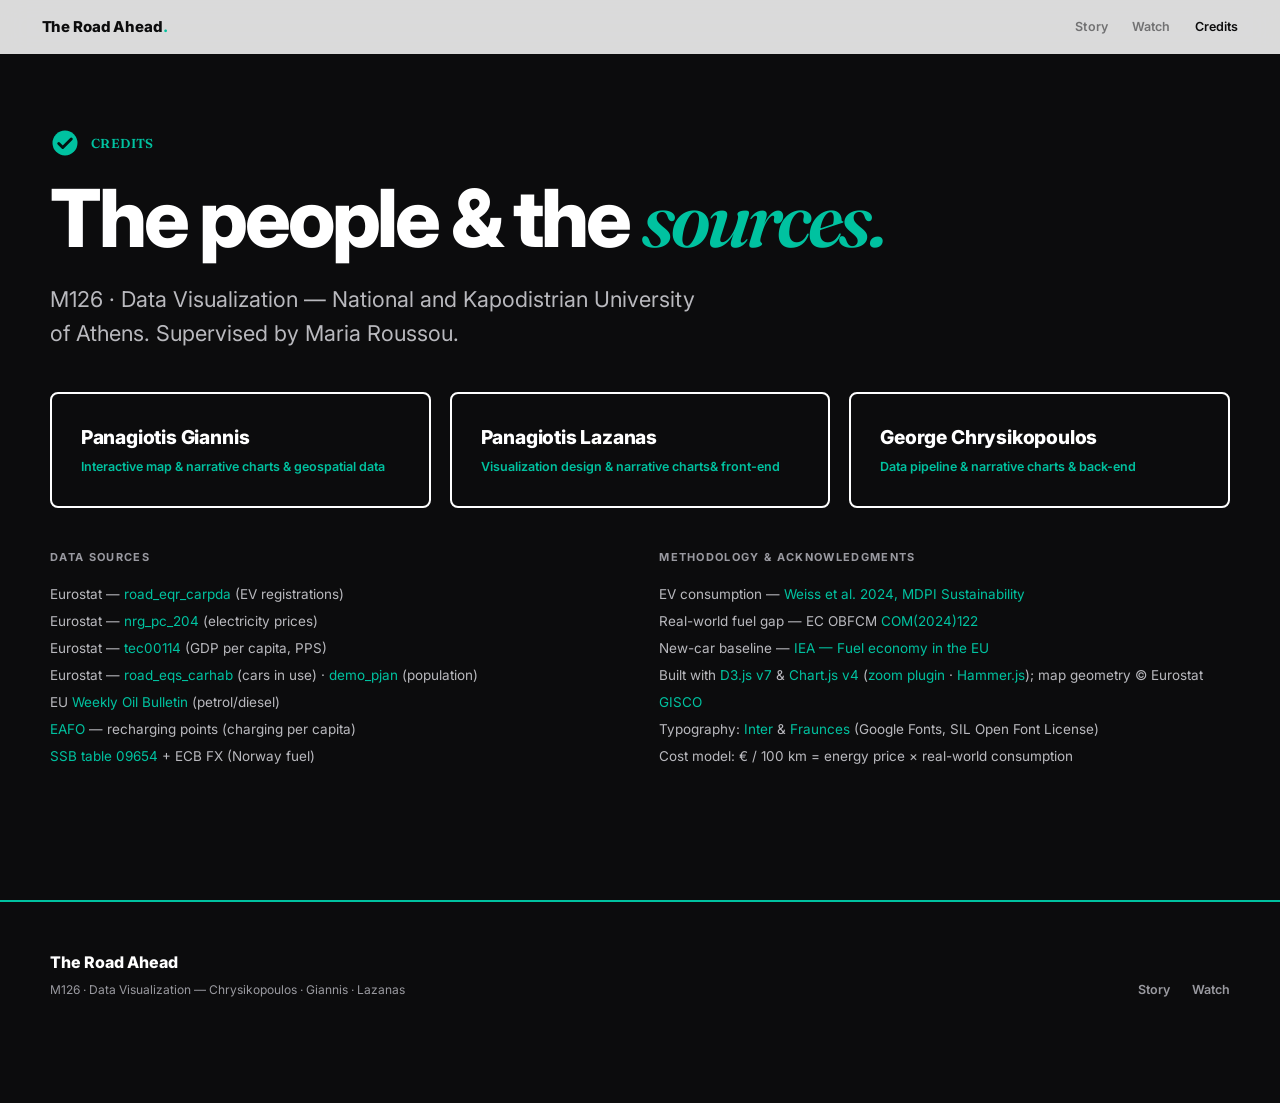
==== commit 0a3700cc: "Fix credits: correct EV-consumption authorship, align IEA label, add Chart.js + font credits - Metho" ====
--- a/credits.html
+++ b/credits.html
@@ -59,10 +59,11 @@
       <div>
         <h5>Methodology &amp; acknowledgments</h5>
         <ul>
-          <li>EV consumption — <a href="https://www.mdpi.com/2071-1050/16/17/7529" target="_blank" rel="noopener">Pucher &amp; Sandhu 2024, MDPI Sustainability</a></li>
+          <li>EV consumption — <a href="https://www.mdpi.com/2071-1050/16/17/7529" target="_blank" rel="noopener">Weiss et al. 2024, MDPI Sustainability</a></li>
           <li>Real-world fuel gap — EC OBFCM <a href="https://climate.ec.europa.eu/news-other-reads/news/first-commission-report-real-world-co2-emissions-cars-and-vans-using-data-board-fuel-consumption-2024-03-18_en" target="_blank" rel="noopener">COM(2024)122</a></li>
-          <li>New-car baseline — <a href="https://www.iea.org/articles/fuel-economy-in-the-european-union" target="_blank" rel="noopener">ODYSSEE-MURE / IEA</a></li>
-          <li>Built with <a href="https://d3js.org/" target="_blank" rel="noopener">D3.js v7</a>; map geometry © Eurostat <a href="https://ec.europa.eu/eurostat/web/gisco" target="_blank" rel="noopener">GISCO</a></li>
+          <li>New-car baseline — <a href="https://www.iea.org/articles/fuel-economy-in-the-european-union" target="_blank" rel="noopener">IEA — Fuel economy in the EU</a></li>
+          <li>Built with <a href="https://d3js.org/" target="_blank" rel="noopener">D3.js v7</a> &amp; <a href="https://www.chartjs.org/" target="_blank" rel="noopener">Chart.js v4</a> (<a href="https://github.com/chartjs/chartjs-plugin-zoom" target="_blank" rel="noopener">zoom plugin</a> · <a href="https://hammerjs.github.io/" target="_blank" rel="noopener">Hammer.js</a>); map geometry © Eurostat <a href="https://ec.europa.eu/eurostat/web/gisco" target="_blank" rel="noopener">GISCO</a></li>
+          <li>Typography: <a href="https://fonts.google.com/specimen/Inter" target="_blank" rel="noopener">Inter</a> &amp; <a href="https://fonts.google.com/specimen/Fraunces" target="_blank" rel="noopener">Fraunces</a> (Google Fonts, SIL Open Font License)</li>
           <li>Cost model: € / 100 km = energy price × real-world consumption</li>
         </ul>
       </div>
